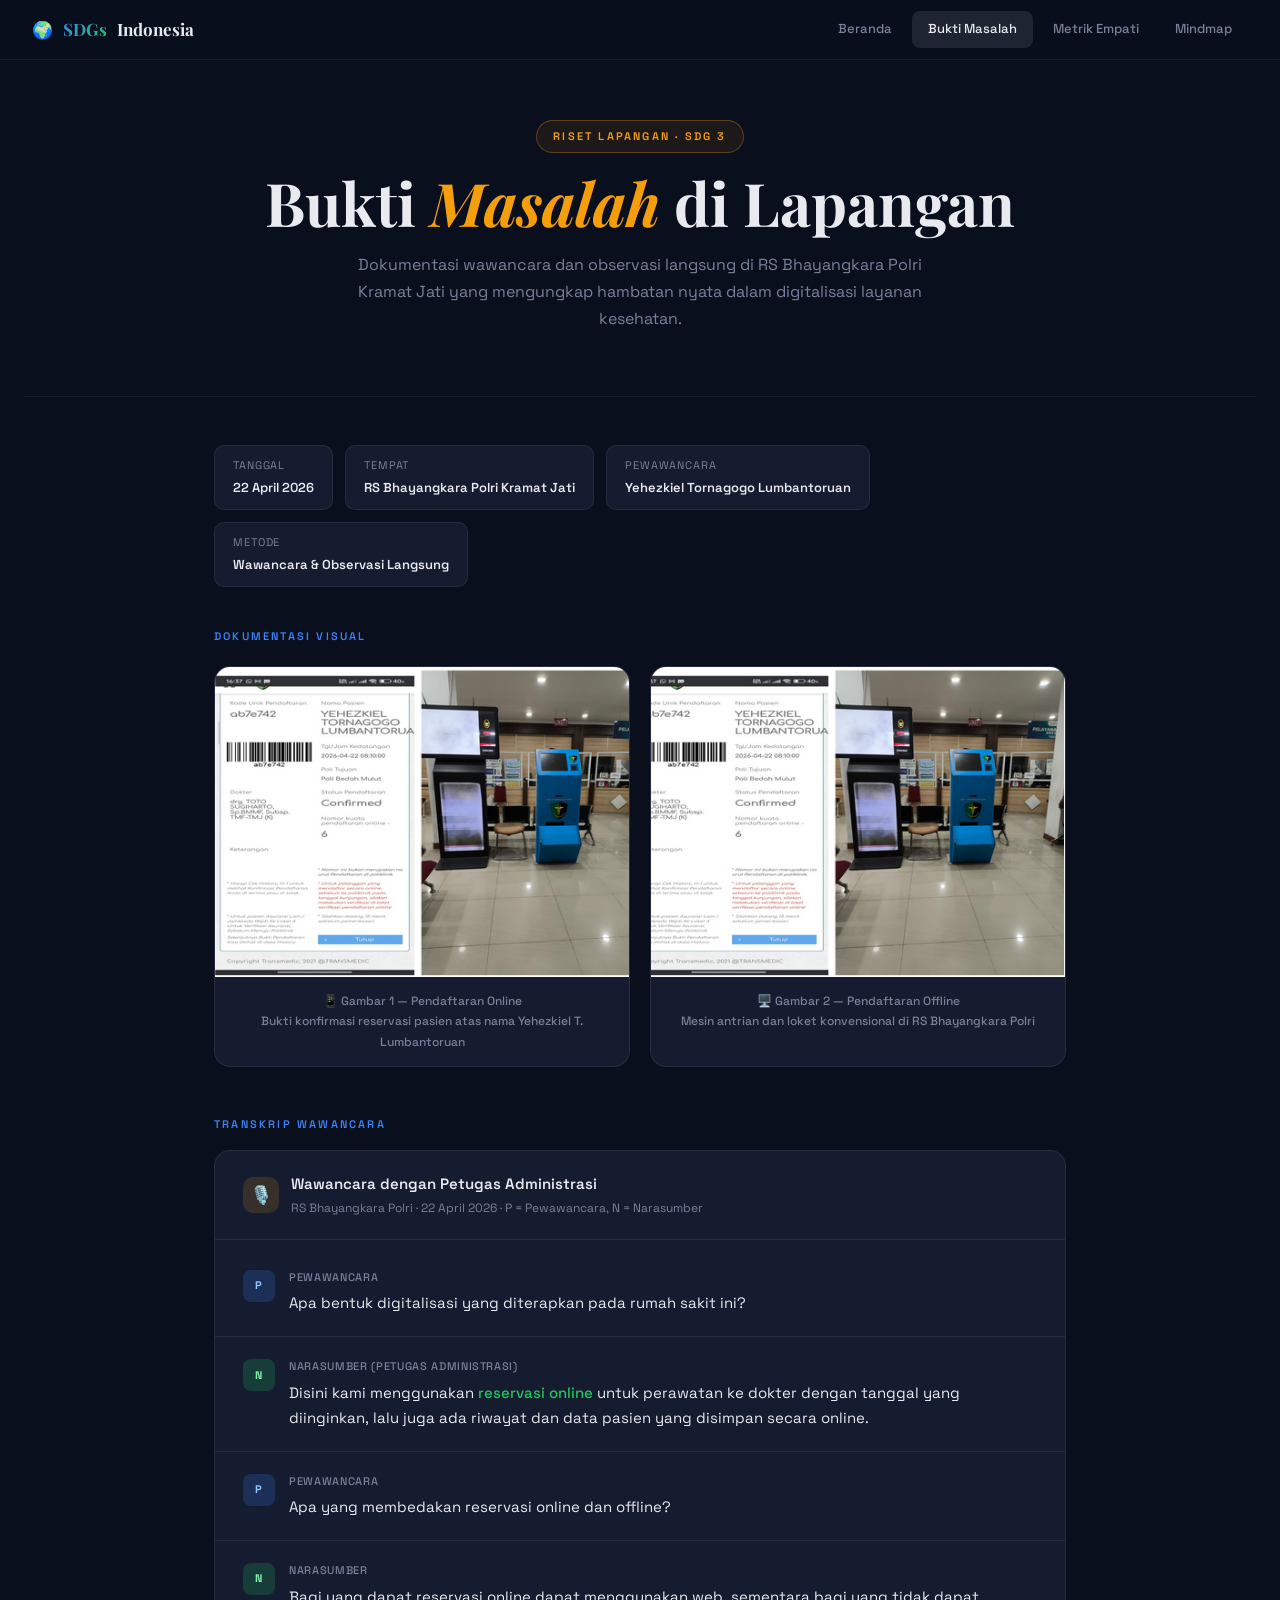
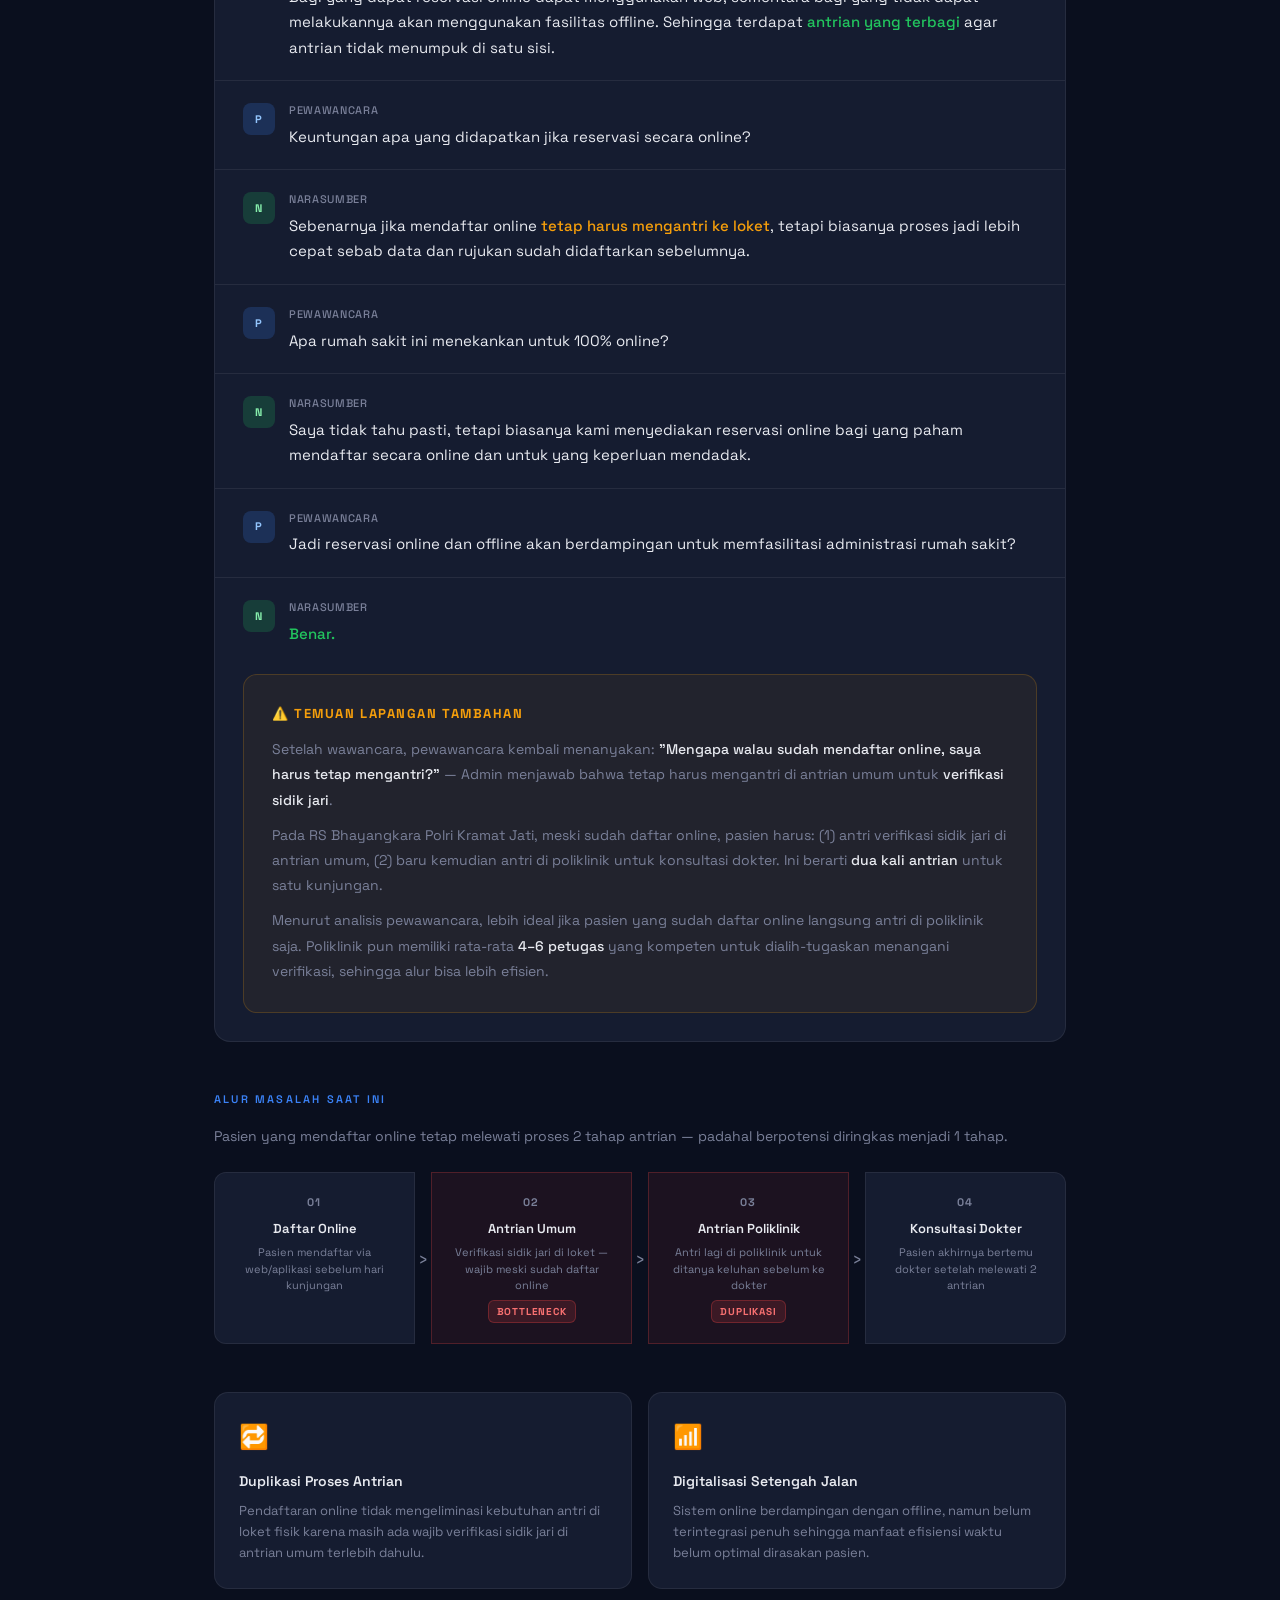
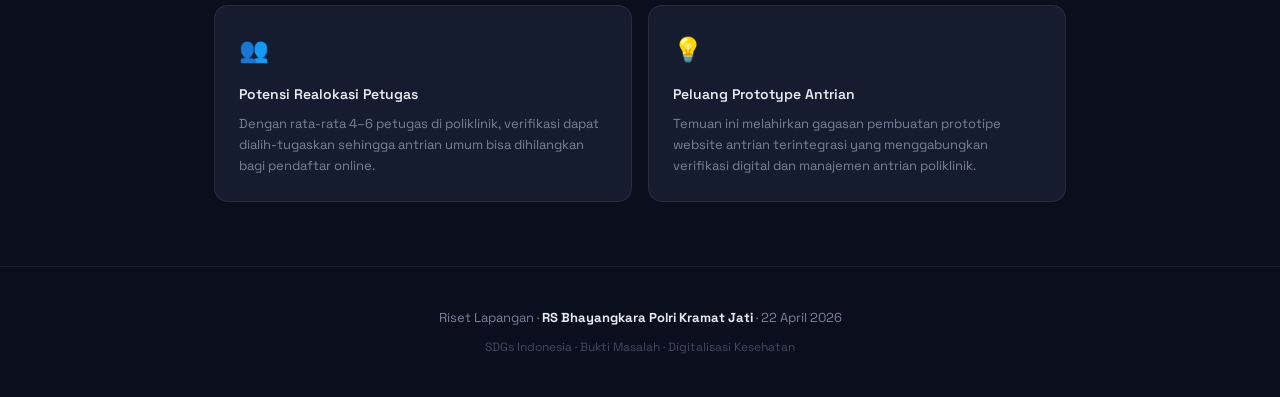
==== bukti-masalah.html @ 66eaed0d "Add files via upload" ====
<!DOCTYPE html>
<html lang="id">
<head>
  <meta charset="UTF-8"/>
  <meta name="viewport" content="width=device-width, initial-scale=1.0"/>
  <title>Bukti Masalah — SDGs Indonesia</title>
  <link href="https://fonts.googleapis.com/css2?family=Space+Grotesk:wght@300;400;500;600;700&family=Playfair+Display:ital,wght@0,700;1,400&display=swap" rel="stylesheet"/>
  <style>
    :root {
      --bg: #0a0f1e; --bg2: #101627; --surface: #151c30;
      --border: rgba(255,255,255,0.07); --text: #e8eaf0;
      --muted: #7a8099; --accent-blue: #3b82f6; --accent-green: #22c55e;
      --accent-amber: #f59e0b;
    }
    *, *::before, *::after { box-sizing: border-box; margin: 0; padding: 0; }
    html { scroll-behavior: smooth; }
    body {
      background: var(--bg); color: var(--text);
      font-family: 'Space Grotesk', sans-serif;
      font-size: 16px; line-height: 1.7; overflow-x: hidden;
    }

    /* NAV */
    .topnav {
      position: fixed; top: 0; left: 0; right: 0; z-index: 999;
      background: rgba(10,15,30,0.88);
      backdrop-filter: blur(16px); -webkit-backdrop-filter: blur(16px);
      border-bottom: 1px solid rgba(255,255,255,0.07);
      padding: 0 32px; height: 60px;
      display: flex; align-items: center; justify-content: space-between;
    }
    .topnav-logo {
      font-family: 'Playfair Display', serif; font-size: 17px; font-weight: 700;
      color: #e8eaf0; text-decoration: none; display: flex; align-items: center; gap: 10px;
    }
    .topnav-logo span {
      background: linear-gradient(135deg,#3b82f6,#22c55e);
      -webkit-background-clip: text; -webkit-text-fill-color: transparent; background-clip: text;
    }
    .topnav-links { display: flex; align-items: center; gap: 4px; }
    .topnav-links a {
      padding: 7px 16px; border-radius: 8px; font-size: 13px; font-weight: 500;
      color: #7a8099; text-decoration: none; transition: all 0.2s;
    }
    .topnav-links a:hover { color: #e8eaf0; background: rgba(255,255,255,0.06); }
    .topnav-links a.active { color: #e8eaf0; background: rgba(255,255,255,0.09); }

    /* PAGE */
    .page-hero {
      padding: 120px 24px 64px;
      max-width: 900px; margin: 0 auto; text-align: center;
    }
    .eyebrow {
      font-size: 11px; letter-spacing: 0.2em; text-transform: uppercase;
      font-weight: 600; margin-bottom: 16px; padding: 6px 16px;
      border-radius: 999px; display: inline-block;
      color: var(--accent-amber); border: 1px solid rgba(245,158,11,0.3);
      background: rgba(245,158,11,0.08);
    }
    .page-title {
      font-family: 'Playfair Display', serif;
      font-size: clamp(32px,5vw,60px); font-weight: 700;
      line-height: 1.1; margin-bottom: 16px;
    }
    .page-title em { font-style: italic; color: var(--accent-amber); }
    .page-desc { color: var(--muted); font-size: 16px; max-width: 580px; margin: 0 auto; }

    .divider { height: 1px; background: var(--border); margin: 0 24px; }

    /* INTERVIEW META */
    .meta-bar {
      max-width: 900px; margin: 48px auto 0; padding: 0 24px;
      display: flex; gap: 12px; flex-wrap: wrap;
    }
    .meta-chip {
      background: var(--surface); border: 1px solid var(--border);
      border-radius: 10px; padding: 10px 18px; font-size: 13px;
      display: flex; align-items: center; gap: 8px;
    }
    .meta-chip .label { color: var(--muted); font-size: 11px; letter-spacing:0.08em; text-transform:uppercase; margin-bottom:2px; }
    .meta-chip .val { font-weight: 600; color: var(--text); font-size: 13px; }

    /* TRANSCRIPT */
    .transcript-wrap {
      max-width: 900px; margin: 48px auto; padding: 0 24px;
    }
    .section-label {
      font-size: 11px; letter-spacing: 0.2em; text-transform: uppercase;
      color: var(--accent-blue); font-weight: 600; margin-bottom: 16px;
    }
    .transcript-box {
      background: var(--surface); border: 1px solid var(--border);
      border-radius: 16px; overflow: hidden;
    }
    .transcript-header {
      padding: 20px 28px; border-bottom: 1px solid var(--border);
      display: flex; align-items: center; gap: 12px;
    }
    .transcript-header-icon {
      width: 36px; height: 36px; border-radius: 10px;
      background: rgba(245,158,11,0.15); display: flex; align-items: center;
      justify-content: center; font-size: 18px;
    }
    .transcript-header-text { font-weight: 600; font-size: 15px; }
    .transcript-header-sub { font-size: 12px; color: var(--muted); margin-top: 2px; }

    .qa-list { padding: 8px 0; }
    .qa-item {
      padding: 20px 28px; border-bottom: 1px solid var(--border);
      display: grid; grid-template-columns: 32px 1fr; gap: 14px; align-items: start;
    }
    .qa-item:last-child { border-bottom: none; }
    .qa-role {
      width: 32px; height: 32px; border-radius: 8px;
      display: flex; align-items: center; justify-content: center;
      font-size: 11px; font-weight: 700; letter-spacing: 0.05em;
      flex-shrink: 0; margin-top: 2px;
    }
    .role-p { background: rgba(59,130,246,0.2); color: #93c5fd; }
    .role-n { background: rgba(34,197,94,0.2); color: #86efac; }
    .qa-text { font-size: 15px; line-height: 1.7; color: var(--text); }
    .qa-label { font-size: 11px; color: var(--muted); margin-bottom: 4px; font-weight: 500; letter-spacing:0.06em; text-transform:uppercase; }

    /* ADDITIONAL INFO */
    .info-box {
      background: rgba(245,158,11,0.06); border: 1px solid rgba(245,158,11,0.2);
      border-radius: 14px; padding: 28px; margin: 0 28px 28px;
    }
    .info-box-title {
      font-size: 13px; font-weight: 700; letter-spacing: 0.12em; text-transform: uppercase;
      color: var(--accent-amber); margin-bottom: 12px; display: flex; align-items: center; gap: 8px;
    }
    .info-box p { font-size: 14px; color: var(--muted); line-height: 1.8; }
    .info-box p + p { margin-top: 10px; }
    .highlight-text { color: var(--text); font-weight: 500; }

    /* INSIGHT CARDS */
    .insight-grid {
      max-width: 900px; margin: 48px auto; padding: 0 24px;
      display: grid; grid-template-columns: 1fr 1fr; gap: 16px;
    }
    .insight-card {
      background: var(--surface); border: 1px solid var(--border);
      border-radius: 14px; padding: 24px;
      transition: border-color 0.2s;
    }
    .insight-card:hover { border-color: rgba(255,255,255,0.15); }
    .insight-card-icon { font-size: 24px; margin-bottom: 12px; }
    .insight-card-title { font-weight: 600; font-size: 14px; margin-bottom: 8px; }
    .insight-card-body { font-size: 13px; color: var(--muted); line-height: 1.6; }

    /* PHOTOS */
    .photos-wrap {
      max-width: 900px; margin: 48px auto; padding: 0 24px;
    }
    .photo-grid {
      display: grid; grid-template-columns: 1fr 1fr; gap: 20px; margin-top: 20px;
    }
    .photo-card {
      background: var(--surface); border: 1px solid var(--border);
      border-radius: 16px; overflow: hidden;
    }
    .photo-card img {
      width: 100%; aspect-ratio: 4/3; object-fit: cover;
      object-position: left center; display: block;
    }
    .photo-card-r img { object-position: right center; }
    .photo-caption {
      padding: 14px 18px;
      font-size: 12px; color: var(--muted); text-align: center; font-weight: 500;
    }

    /* PROCESS FLOW */
    .flow-wrap {
      max-width: 900px; margin: 48px auto; padding: 0 24px;
    }
    .flow-row {
      display: flex; gap: 0; align-items: stretch; flex-wrap: wrap;
    }
    .flow-step {
      flex: 1; min-width: 140px;
      background: var(--surface); border: 1px solid var(--border);
      padding: 20px 16px; text-align: center; position: relative;
    }
    .flow-step:first-child { border-radius: 12px 0 0 12px; }
    .flow-step:last-child { border-radius: 0 12px 12px 0; }
    .flow-step + .flow-step { border-left: none; }
    .flow-step.problem { background: rgba(239,68,68,0.08); border-color: rgba(239,68,68,0.25); }
    .flow-step-num { font-size: 11px; color: var(--muted); font-weight: 700; letter-spacing: 0.1em; margin-bottom: 6px; }
    .flow-step-title { font-size: 13px; font-weight: 600; margin-bottom: 4px; }
    .flow-step-desc { font-size: 11px; color: var(--muted); line-height: 1.5; }
    .flow-arrow {
      display: flex; align-items: center; padding: 0 4px; color: var(--muted); font-size: 18px;
      flex-shrink: 0; align-self: center;
    }
    .problem-badge {
      display: inline-block; background: rgba(239,68,68,0.15); color: #f87171;
      border: 1px solid rgba(239,68,68,0.3); border-radius: 6px;
      padding: 2px 8px; font-size: 10px; font-weight: 700; margin-top: 6px;
      letter-spacing: 0.08em; text-transform: uppercase;
    }

    footer {
      border-top: 1px solid var(--border); padding: 40px 24px;
      text-align: center; color: var(--muted); font-size: 13px; margin-top: 64px;
    }
    footer strong { color: var(--text); }

    @media(max-width:768px){
      .insight-grid { grid-template-columns: 1fr; }
      .photo-grid { grid-template-columns: 1fr; }
      .flow-row { flex-direction: column; }
      .flow-step:first-child { border-radius: 12px 12px 0 0; }
      .flow-step:last-child { border-radius: 0 0 12px 12px; }
      .flow-step + .flow-step { border-left: 1px solid var(--border); border-top: none; }
      .flow-arrow { display: none; }
      .topnav { padding: 0 16px; }
      .topnav-links a { padding: 6px 10px; font-size: 12px; }
    }

    @keyframes fadeUp { from{opacity:0;transform:translateY(20px)} to{opacity:1;transform:translateY(0)} }
    .fadeup { animation: fadeUp 0.6s ease forwards; }
    .d1{animation-delay:0.1s;opacity:0} .d2{animation-delay:0.2s;opacity:0} .d3{animation-delay:0.3s;opacity:0}
  </style>
</head>
<body>

<nav class="topnav">
  <a class="topnav-logo" href="index.html">🌍 <span>SDGs</span> Indonesia</a>
  <div class="topnav-links">
    <a href="index.html">Beranda</a>
    <a href="bukti-masalah.html" class="active">Bukti Masalah</a>
    <a href="metrik-empati.html">Metrik Empati</a>
    <a href="mindmap.html">Mindmap</a>
  </div>
</nav>

<!-- HERO -->
<div class="page-hero">
  <div class="eyebrow fadeup">Riset Lapangan · SDG 3</div>
  <h1 class="page-title fadeup d1">Bukti <em>Masalah</em> di Lapangan</h1>
  <p class="page-desc fadeup d2">Dokumentasi wawancara dan observasi langsung di RS Bhayangkara Polri Kramat Jati yang mengungkap hambatan nyata dalam digitalisasi layanan kesehatan.</p>
</div>

<div class="divider"></div>

<!-- META CHIPS -->
<div class="meta-bar">
  <div class="meta-chip">
    <div><div class="label">Tanggal</div><div class="val">22 April 2026</div></div>
  </div>
  <div class="meta-chip">
    <div><div class="label">Tempat</div><div class="val">RS Bhayangkara Polri Kramat Jati</div></div>
  </div>
  <div class="meta-chip">
    <div><div class="label">Pewawancara</div><div class="val">Yehezkiel Tornagogo Lumbantoruan</div></div>
  </div>
  <div class="meta-chip">
    <div><div class="label">Metode</div><div class="val">Wawancara & Observasi Langsung</div></div>
  </div>
</div>

<!-- PHOTOS -->
<div class="photos-wrap" style="margin-top:40px">
  <div class="section-label">Dokumentasi Visual</div>
  <div class="photo-grid">
    <div class="photo-card">
      <img src="bukti-foto.png" alt="Pendaftaran Online - Bukti konfirmasi reservasi pasien" style="object-position:left center">
      <div class="photo-caption">📱 Gambar 1 — Pendaftaran Online<br/>Bukti konfirmasi reservasi pasien atas nama Yehezkiel T. Lumbantoruan</div>
    </div>
    <div class="photo-card photo-card-r">
      <img src="bukti-foto.png" alt="Pendaftaran Offline - Mesin antrean di loket RS" style="object-position:right center">
      <div class="photo-caption">🖥️ Gambar 2 — Pendaftaran Offline<br/>Mesin antrian dan loket konvensional di RS Bhayangkara Polri</div>
    </div>
  </div>
</div>

<!-- TRANSCRIPT -->
<div class="transcript-wrap">
  <div class="section-label">Transkrip Wawancara</div>
  <div class="transcript-box">
    <div class="transcript-header">
      <div class="transcript-header-icon">🎙️</div>
      <div>
        <div class="transcript-header-text">Wawancara dengan Petugas Administrasi</div>
        <div class="transcript-header-sub">RS Bhayangkara Polri · 22 April 2026 · P = Pewawancara, N = Narasumber</div>
      </div>
    </div>
    <div class="qa-list">
      <div class="qa-item">
        <div class="qa-role role-p">P</div>
        <div>
          <div class="qa-label">Pewawancara</div>
          <div class="qa-text">Apa bentuk digitalisasi yang diterapkan pada rumah sakit ini?</div>
        </div>
      </div>
      <div class="qa-item">
        <div class="qa-role role-n">N</div>
        <div>
          <div class="qa-label">Narasumber (Petugas Administrasi)</div>
          <div class="qa-text">Disini kami menggunakan <span style="color:var(--accent-green);font-weight:500">reservasi online</span> untuk perawatan ke dokter dengan tanggal yang diinginkan, lalu juga ada riwayat dan data pasien yang disimpan secara online.</div>
        </div>
      </div>
      <div class="qa-item">
        <div class="qa-role role-p">P</div>
        <div>
          <div class="qa-label">Pewawancara</div>
          <div class="qa-text">Apa yang membedakan reservasi online dan offline?</div>
        </div>
      </div>
      <div class="qa-item">
        <div class="qa-role role-n">N</div>
        <div>
          <div class="qa-label">Narasumber</div>
          <div class="qa-text">Bagi yang dapat reservasi online dapat menggunakan web, sementara bagi yang tidak dapat melakukannya akan menggunakan fasilitas offline. Sehingga terdapat <span style="color:var(--accent-green);font-weight:500">antrian yang terbagi</span> agar antrian tidak menumpuk di satu sisi.</div>
        </div>
      </div>
      <div class="qa-item">
        <div class="qa-role role-p">P</div>
        <div>
          <div class="qa-label">Pewawancara</div>
          <div class="qa-text">Keuntungan apa yang didapatkan jika reservasi secara online?</div>
        </div>
      </div>
      <div class="qa-item">
        <div class="qa-role role-n">N</div>
        <div>
          <div class="qa-label">Narasumber</div>
          <div class="qa-text">Sebenarnya jika mendaftar online <span style="color:var(--accent-amber);font-weight:500">tetap harus mengantri ke loket</span>, tetapi biasanya proses jadi lebih cepat sebab data dan rujukan sudah didaftarkan sebelumnya.</div>
        </div>
      </div>
      <div class="qa-item">
        <div class="qa-role role-p">P</div>
        <div>
          <div class="qa-label">Pewawancara</div>
          <div class="qa-text">Apa rumah sakit ini menekankan untuk 100% online?</div>
        </div>
      </div>
      <div class="qa-item">
        <div class="qa-role role-n">N</div>
        <div>
          <div class="qa-label">Narasumber</div>
          <div class="qa-text">Saya tidak tahu pasti, tetapi biasanya kami menyediakan reservasi online bagi yang paham mendaftar secara online dan untuk yang keperluan mendadak.</div>
        </div>
      </div>
      <div class="qa-item">
        <div class="qa-role role-p">P</div>
        <div>
          <div class="qa-label">Pewawancara</div>
          <div class="qa-text">Jadi reservasi online dan offline akan berdampingan untuk memfasilitasi administrasi rumah sakit?</div>
        </div>
      </div>
      <div class="qa-item">
        <div class="qa-role role-n">N</div>
        <div>
          <div class="qa-label">Narasumber</div>
          <div class="qa-text" style="color:var(--accent-green);font-weight:500">Benar.</div>
        </div>
      </div>
    </div>

    <!-- Additional info box -->
    <div class="info-box">
      <div class="info-box-title">⚠️ Temuan Lapangan Tambahan</div>
      <p>Setelah wawancara, pewawancara kembali menanyakan: <span class="highlight-text">"Mengapa walau sudah mendaftar online, saya harus tetap mengantri?"</span> — Admin menjawab bahwa tetap harus mengantri di antrian umum untuk <span class="highlight-text">verifikasi sidik jari</span>.</p>
      <p>Pada RS Bhayangkara Polri Kramat Jati, meski sudah daftar online, pasien harus: (1) antri verifikasi sidik jari di antrian umum, (2) baru kemudian antri di poliklinik untuk konsultasi dokter. Ini berarti <span class="highlight-text">dua kali antrian</span> untuk satu kunjungan.</p>
      <p>Menurut analisis pewawancara, lebih ideal jika pasien yang sudah daftar online langsung antri di poliklinik saja. Poliklinik pun memiliki rata-rata <span class="highlight-text">4–6 petugas</span> yang kompeten untuk dialih-tugaskan menangani verifikasi, sehingga alur bisa lebih efisien.</p>
    </div>
  </div>
</div>

<!-- FLOW DIAGRAM -->
<div class="flow-wrap">
  <div class="section-label">Alur Masalah Saat Ini</div>
  <p style="color:var(--muted);font-size:14px;margin-bottom:24px">Pasien yang mendaftar online tetap melewati proses 2 tahap antrian — padahal berpotensi diringkas menjadi 1 tahap.</p>
  <div class="flow-row">
    <div class="flow-step">
      <div class="flow-step-num">01</div>
      <div class="flow-step-title">Daftar Online</div>
      <div class="flow-step-desc">Pasien mendaftar via web/aplikasi sebelum hari kunjungan</div>
    </div>
    <div class="flow-arrow">›</div>
    <div class="flow-step problem">
      <div class="flow-step-num">02</div>
      <div class="flow-step-title">Antrian Umum</div>
      <div class="flow-step-desc">Verifikasi sidik jari di loket — wajib meski sudah daftar online</div>
      <div class="problem-badge">Bottleneck</div>
    </div>
    <div class="flow-arrow">›</div>
    <div class="flow-step problem">
      <div class="flow-step-num">03</div>
      <div class="flow-step-title">Antrian Poliklinik</div>
      <div class="flow-step-desc">Antri lagi di poliklinik untuk ditanya keluhan sebelum ke dokter</div>
      <div class="problem-badge">Duplikasi</div>
    </div>
    <div class="flow-arrow">›</div>
    <div class="flow-step">
      <div class="flow-step-num">04</div>
      <div class="flow-step-title">Konsultasi Dokter</div>
      <div class="flow-step-desc">Pasien akhirnya bertemu dokter setelah melewati 2 antrian</div>
    </div>
  </div>
</div>

<!-- INSIGHTS -->
<div class="insight-grid" style="margin-top:16px">
  <div class="insight-card">
    <div class="insight-card-icon">🔁</div>
    <div class="insight-card-title">Duplikasi Proses Antrian</div>
    <div class="insight-card-body">Pendaftaran online tidak mengeliminasi kebutuhan antri di loket fisik karena masih ada wajib verifikasi sidik jari di antrian umum terlebih dahulu.</div>
  </div>
  <div class="insight-card">
    <div class="insight-card-icon">📶</div>
    <div class="insight-card-title">Digitalisasi Setengah Jalan</div>
    <div class="insight-card-body">Sistem online berdampingan dengan offline, namun belum terintegrasi penuh sehingga manfaat efisiensi waktu belum optimal dirasakan pasien.</div>
  </div>
  <div class="insight-card">
    <div class="insight-card-icon">👥</div>
    <div class="insight-card-title">Potensi Realokasi Petugas</div>
    <div class="insight-card-body">Dengan rata-rata 4–6 petugas di poliklinik, verifikasi dapat dialih-tugaskan sehingga antrian umum bisa dihilangkan bagi pendaftar online.</div>
  </div>
  <div class="insight-card">
    <div class="insight-card-icon">💡</div>
    <div class="insight-card-title">Peluang Prototype Antrian</div>
    <div class="insight-card-body">Temuan ini melahirkan gagasan pembuatan prototipe website antrian terintegrasi yang menggabungkan verifikasi digital dan manajemen antrian poliklinik.</div>
  </div>
</div>

<footer>
  <p>Riset Lapangan · <strong>RS Bhayangkara Polri Kramat Jati</strong> · 22 April 2026</p>
  <p style="margin-top:8px;font-size:12px;opacity:0.5">SDGs Indonesia · Bukti Masalah · Digitalisasi Kesehatan</p>
</footer>

<script>
  const observer = new IntersectionObserver(entries => {
    entries.forEach(e => {
      if (e.isIntersecting) {
        e.target.style.opacity='1';
        e.target.style.transform='translateY(0)';
      }
    });
  }, {threshold:0.1});
  document.querySelectorAll('.insight-card,.meta-chip,.flow-step,.photo-card').forEach(el=>{
    el.style.opacity='0'; el.style.transform='translateY(16px)';
    el.style.transition='opacity 0.5s ease, transform 0.5s ease';
    observer.observe(el);
  });
</script>
</body>
</html>
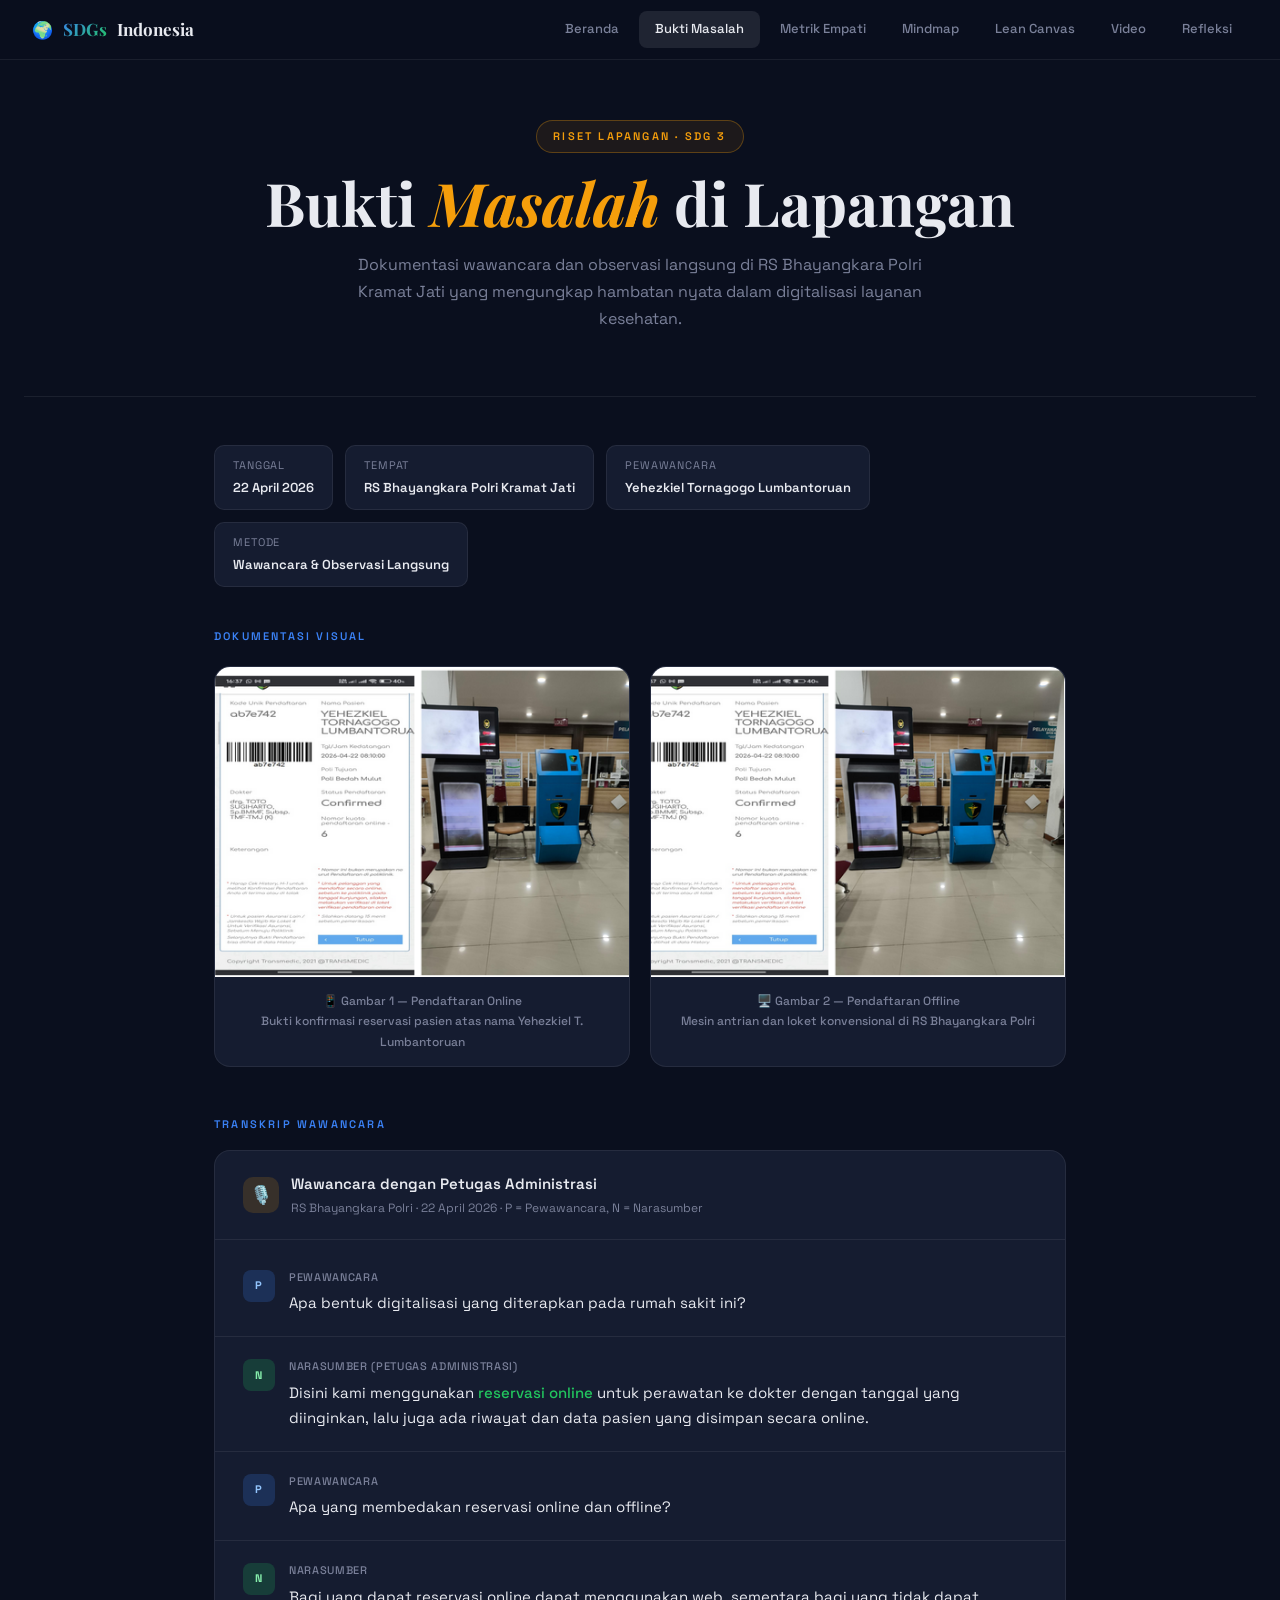
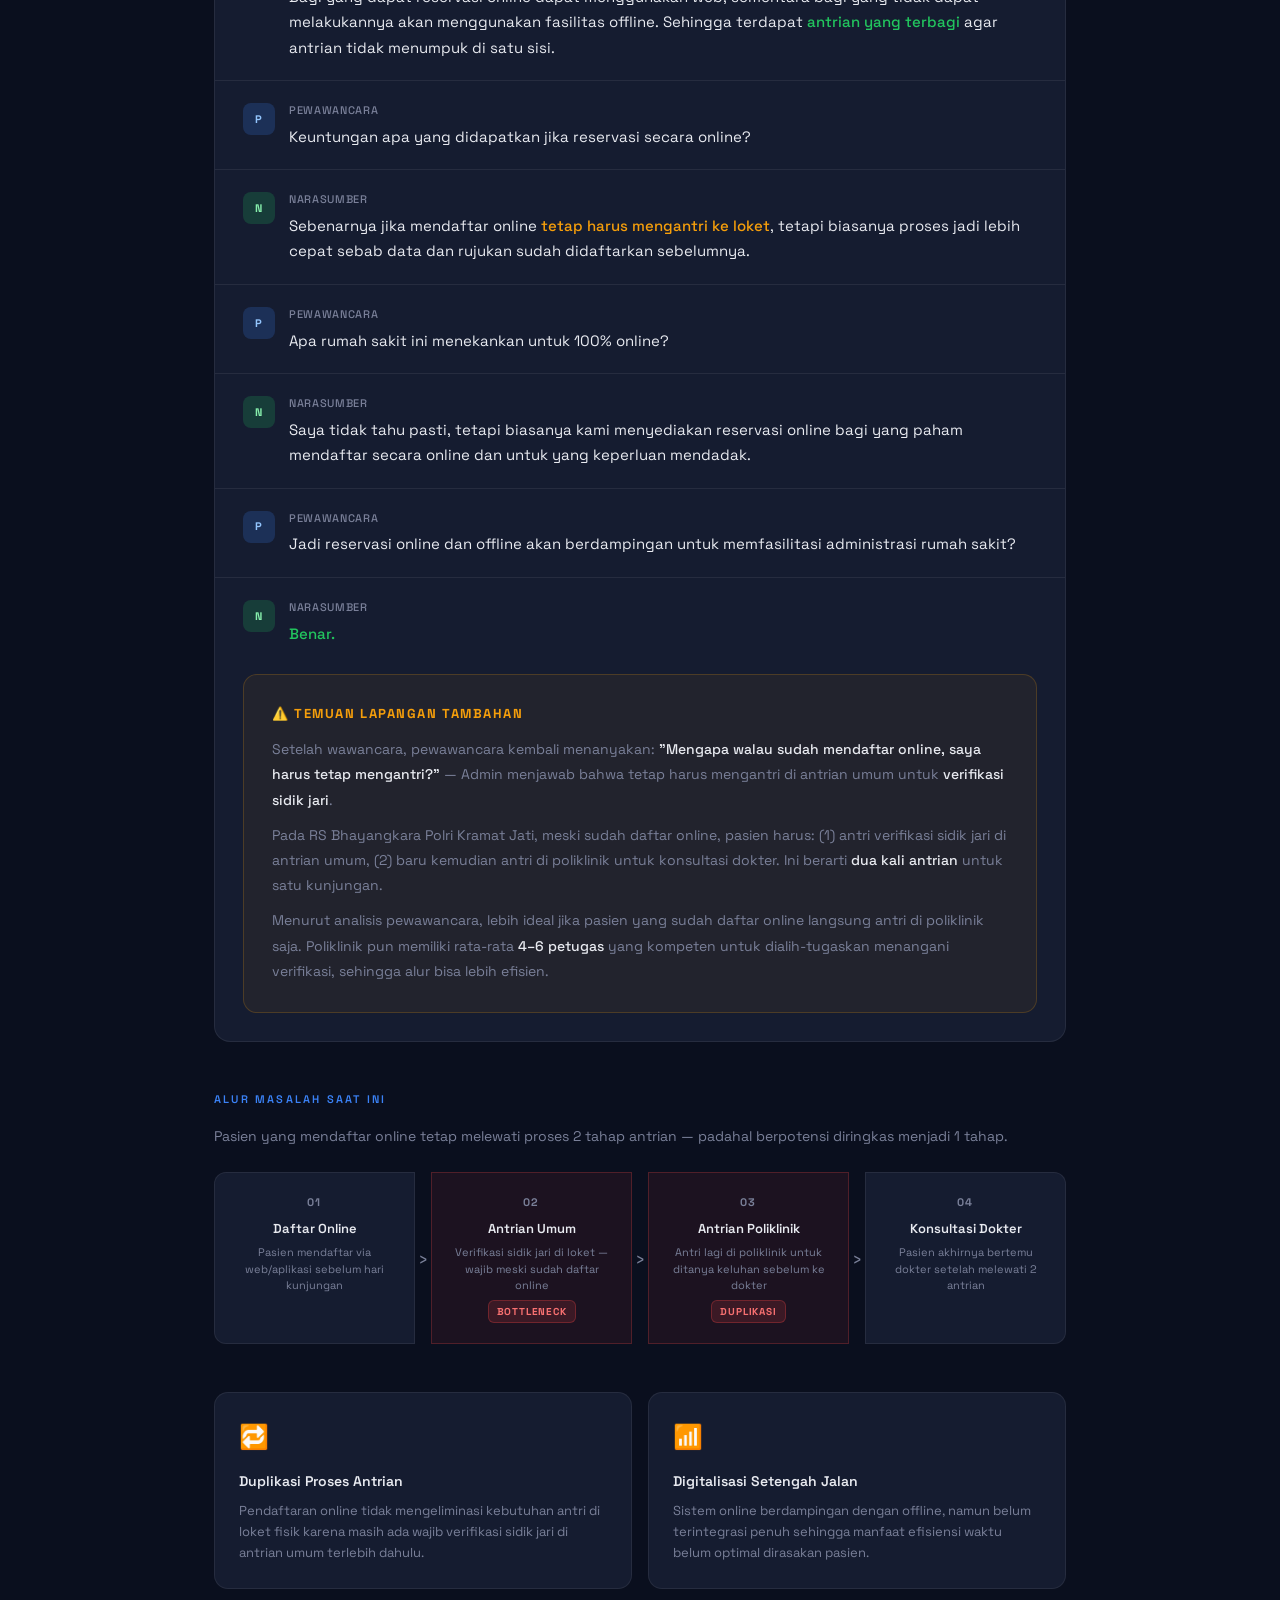
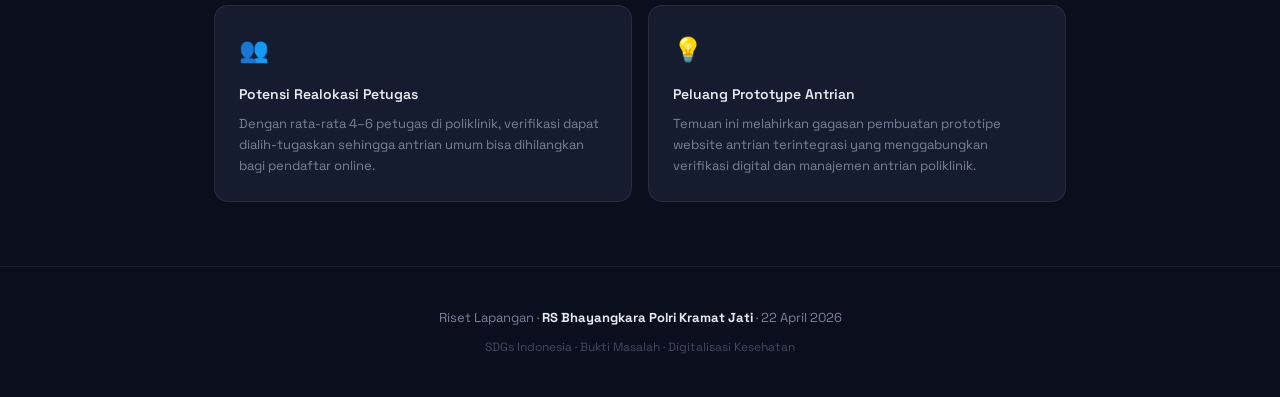
==== commit 7e382383: "Add files via upload" ====
--- a/bukti-masalah.html
+++ b/bukti-masalah.html
@@ -232,6 +232,9 @@
     <a href="bukti-masalah.html" class="active">Bukti Masalah</a>
     <a href="metrik-empati.html">Metrik Empati</a>
     <a href="mindmap.html">Mindmap</a>
+    <a href="lean-canvas.html">Lean Canvas</a>
+    <a href="video.html">Video</a>
+    <a href="refleksi.html">Refleksi</a>
   </div>
 </nav>
 
